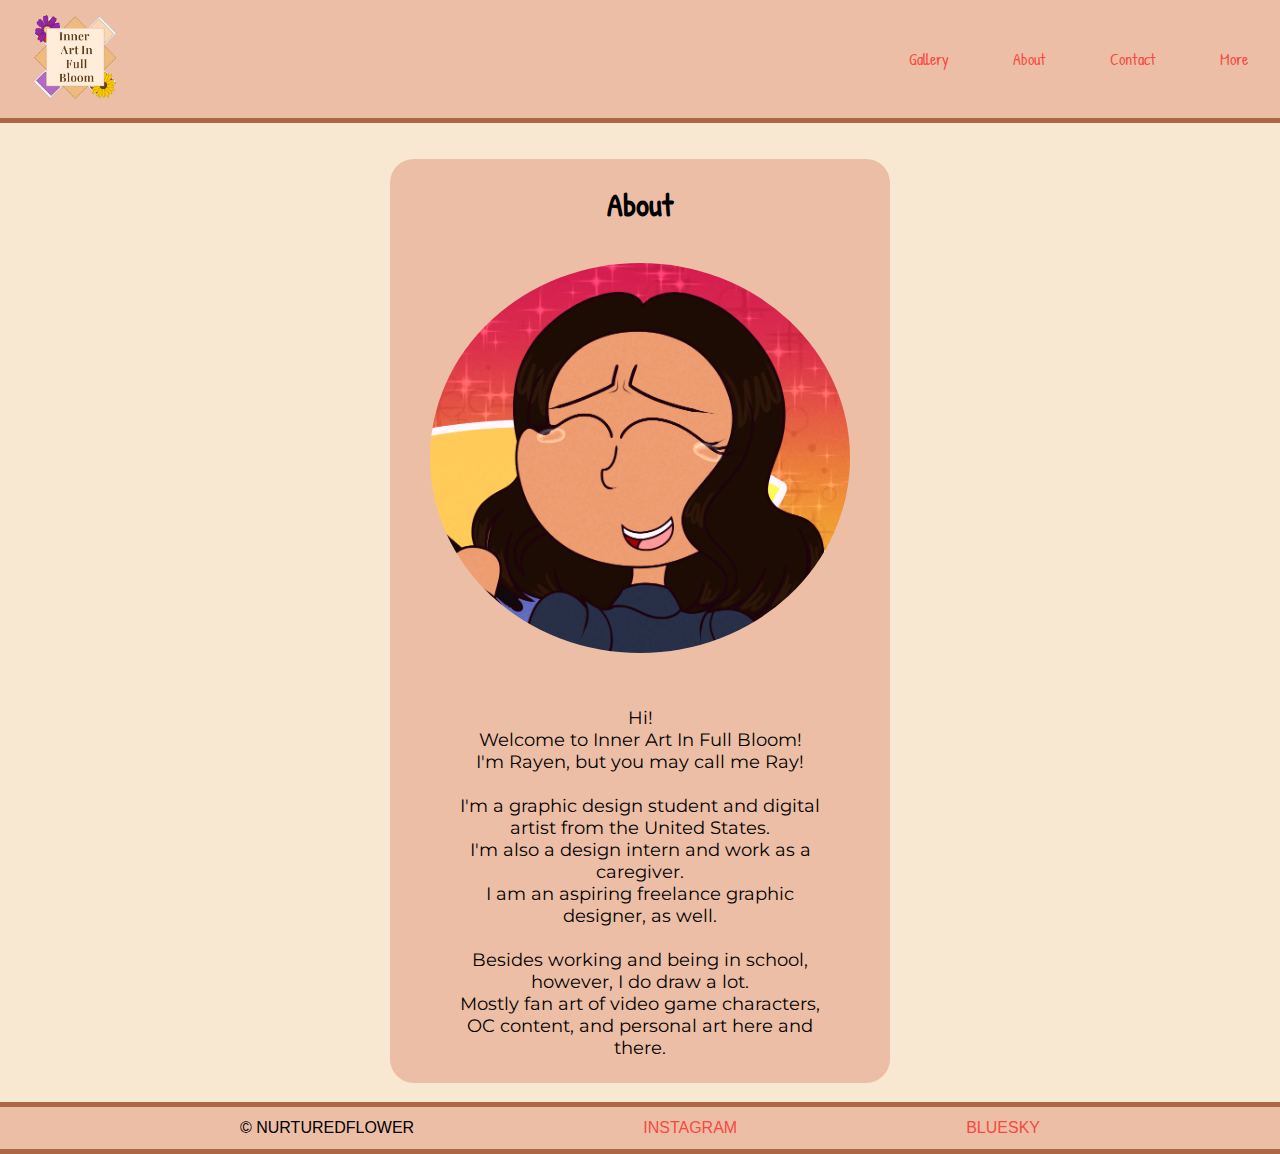
==== work-site/work-portfolio-site/about.html @ c8ca141c "innerartinfullbloom-five" ====
<!DOCTYPE html>
<html lang="en">
    <head>
        <meta charset="UTF-8">
        <meta name="viewport" content="width=device-width, initial-scale=1.0">
        <title>About | Inner Art In Full Bloom</title>
        <link rel="stylesheet" href="https://cdnjs.cloudflare.com/ajax/libs/font-awesome/6.2.0/css/all.min.css" integrity="sha512-xh6O/CkQoPOWDdYTDqeRdPCVd1SpvCA9XXcUnZS2FmJNp1coAFzvtCN9BmamE+4aHK8yyUHUSCcJHgXloTyT2A==" crossorigin="anonymous" referrerpolicy="no-referrer" />
        <link href="css/style.css" rel="stylesheet">
    </head>
    <body>
        <div id="navbar">
            <a href="index.html" id="logo">
                <img
                    src="images/Inner Art In Full Bloom Logo (Final).png"
                    alt="inner art in full bloom logo"
                >
            </a>
            <div class="dropdown-container">
                <a href="#">Gallery</a>
            </div>
            <div class="dropdown-container">
                <a href="#">About <i class="fa-solid fa-chevron-down"></i></a>
                <div class="dropdown-menu">
                    <a href="about.html">About</a>
                    <a href="#">Tools & Programs Used</a>
                </div>
            </div>
            <a href="#">Contact</a>
            <div class="dropdown-container">
                <a href="#">More <i class="fa-solid fa-chevron-down"></i></a>
                <div class="dropdown-menu">
                    <a href="#">Projects</a>
                    <a href="#">Freelance Work</a>
                </div>
            </div>
        </div>
        <div class="center-column">
            <h1>About</h1>
            <img
                src="images/Iconnnn.png"
                alt="rayen icon"
            >
            <p>
                Hi!
                <br>
                Welcome to Inner Art In Full Bloom!
                <br>
                I'm Rayen, but you may call me Ray!
                <br><br>
                I'm a graphic design student and
                digital artist from the United States.
                <br>
                I'm also a design intern and work as
                a caregiver.
                <br>
                I am an aspiring freelance graphic
                designer, as well.
                <br><br>
                Besides working and being in school,
                however, I do draw a lot.
                <br>
                Mostly fan art of video game characters,
                OC content, and personal art here and
                there.
            </p>
        </div>
        <div class="spacer"></div>
        <div id="footer">
            <div id="footer-navbar">
                <span>&copy; NURTUREDFLOWER</span>
                <a href="https://www.instagram.com/innerartinfullbloom/">
                    INSTAGRAM
                </a>
                <a href="https://bsky.app/profile/artinfullbloom.bsky.social">
                    BLUESKY
                </a>
            </div>
        </div>
    </body>
</html>
---- work-site/work-portfolio-site/css/style.css ----
@import url('https://fonts.googleapis.com/css2?family=Bodoni+Moda+SC:ital,opsz,wght@0,6..96,400..900;1,6..96,400..900&family=Cormorant+Garamond&family=Crimson+Text&family=Englebert&family=Karma&family=Lobster&family=Lugrasimo&family=Mate&family=Montserrat:ital,wght@0,100..900;1,100..900&family=Patrick+Hand&family=Patrick+Hand+SC&family=Sofia&display=swap');

* {
    box-sizing: border-box;
}

body {
    margin: 0px;
    font-family: sans-serif;
}

body {
    background-color: #f8e7d1;
}

#navbar {
    font-family: "Patrick Hand", serif;
    font-weight: 400;
    font-style: normal;
    background-color: #EDBEA6;
    display: flex;
    align-items: center;
    border-bottom: 5px solid #ac6846;
}

#navbar a {
    display: inline-block;
    text-decoration: none;
    color: #F84941;
    padding: 48px 32px;
}

#navbar #logo {
    margin-right: auto;
    padding-top: 13px;
    padding-bottom: 12px;
}

#navbar #logo img {
    width: 86px;
}

#navbar a:hover {
    background-color: #f8e7d1;
    margin: 0px;
}

.dropdown-container {
    position: relative;
}

.dropdown-menu {
    position: absolute;
    opacity: 0;
    visibility: hidden;
    transition: 
        opacity 0.25s,
        visibility 0.25s;
}

.dropdown-container:last-child .dropdown-menu {
    right: 0px;
}

.dropdown-container:hover .dropdown-menu {
    opacity: 1;
    visibility: visible;
}

.dropdown-menu a {
    background-color: #f8e7d1;
    width: 100%;
    min-width: 200px;
}

#navbar .dropdown-menu a:hover {
    background: #f8d6c5;
}

#hero {
    background-image: url("../images/center_hero.png");
    height: 40vh;
    background-size: cover;
    background-position: center center;
    display: flex;
    justify-content: center;
    align-items: center;
    border-bottom: 5px solid #ac6846;
}

#hero .hero-content {
    text-align: center;
    color: white;
    font-family: "Patrick Hand", serif;
    font-weight: 400;
    font-style: normal;
}

#hero a {
    display: inline-block;
    background-color: #F84941;
    color: #f8e7d1;
    text-decoration: none;
    padding: 22px;
    margin: 5vh 2vw 10vh;
    border-radius: 10px;
}

#hero a:hover {
    background-color: #ac352e;
}

.single-column {
    min-width: 600px;
    max-width: 1200px;
    margin: 0px auto;
}

#main-section {
    background-color: #EDBEA6;
    padding: 48px;
    margin-top: 12px;
    margin-bottom: 12px;
    border-top: 5px solid #ac6846;
    border-bottom: 5px solid #ac6846;
}

.side-by-side {
    display: flex;
    align-items: center;
    margin: 48px 0px;
}

.side-by-side .image-container {
    flex: 1;
}

.side-by-side .text-container {
    flex: 1;
    padding: 36px;
    font-family: "Patrick Hand", serif;
    font-weight: 400;
    font-style: normal;
}

.side-by-side .image-container img {
    width: 100%;
    border-radius: 24px;
}

.side-by-side .text-container h2 {
    font-size: 28px;
}

.side-by-side .text-container p {
    font-size: 16px;
    font-family: "Montserrat", sans-serif;
    font-optical-sizing: auto;
    font-weight: normal;
    font-style: normal;
}

.side-by-side .text-container a {
    font-size: 18px;
    font-weight: bold;
    text-decoration: none;
    display: inline-block;
    background-color: #F84941;
    color: #f8e7d1;
    padding: 18px 16px;
    border-radius: 10px;
}

.side-by-side .text-container a:hover {
    background-color: #ac352e;
}

.center-column {
    background-color: #EDBEA6;
    width: 500px;
    margin: 0px auto;
    padding: 0px 24px;
    border-radius: 24px;
}

.center-column h1 {
    font-family: "Patrick Hand", serif;
    font-weight: bold;
    font-style: normal;
    text-align: center;
    padding-top: 24px;
    margin-top: 36px;
}

.center-column img {
    width: 100%;
    height: 100%;
    border-radius: 100%;
    padding: 16px;
}

.center-column p {
    font-family: "Montserrat", sans-serif;
    font-optical-sizing: auto;
    font-weight: normal;
    font-style: normal;
    font-size: 18px;
    text-align: center;
    margin: 10px;
    padding: 24px;
}

#layout {
    max-width: 800px;
    margin: 48px auto;
    text-align: center;
}

#layout h1 {
    font-family: "Patrick Hand", serif;
    font-weight: bold;
    font-style: normal;
    font-size: 38px;
}

#layout h3 {
    font-family: "Patrick Hand", serif;
    font-weight: bolder;
    font-style: normal;
    font-size: 24px;
}

#layout p {
    font-family: "Montserrat", sans-serif;
    font-optical-sizing: auto;
    font-weight: normal;
    font-style: normal;
}

.gallery {
    columns: 3 auto;
    column-gap: 24px;
}

.gallery img {
    width: 100%;
    margin-bottom: 24px;
}

.spacer {
    height: 1vh;
}

#footer {
    background-color: #EDBEA6;
    padding: 12px;
    border-top: 5px solid #ac6846;
    border-bottom: 5px solid #ac6846;
}

#footer a {
    text-decoration: none;
    color: #F84941;
}

#footer-navbar {
    width: 800px;
    margin: 0px auto;
    display: flex;
    justify-content: space-between;
}
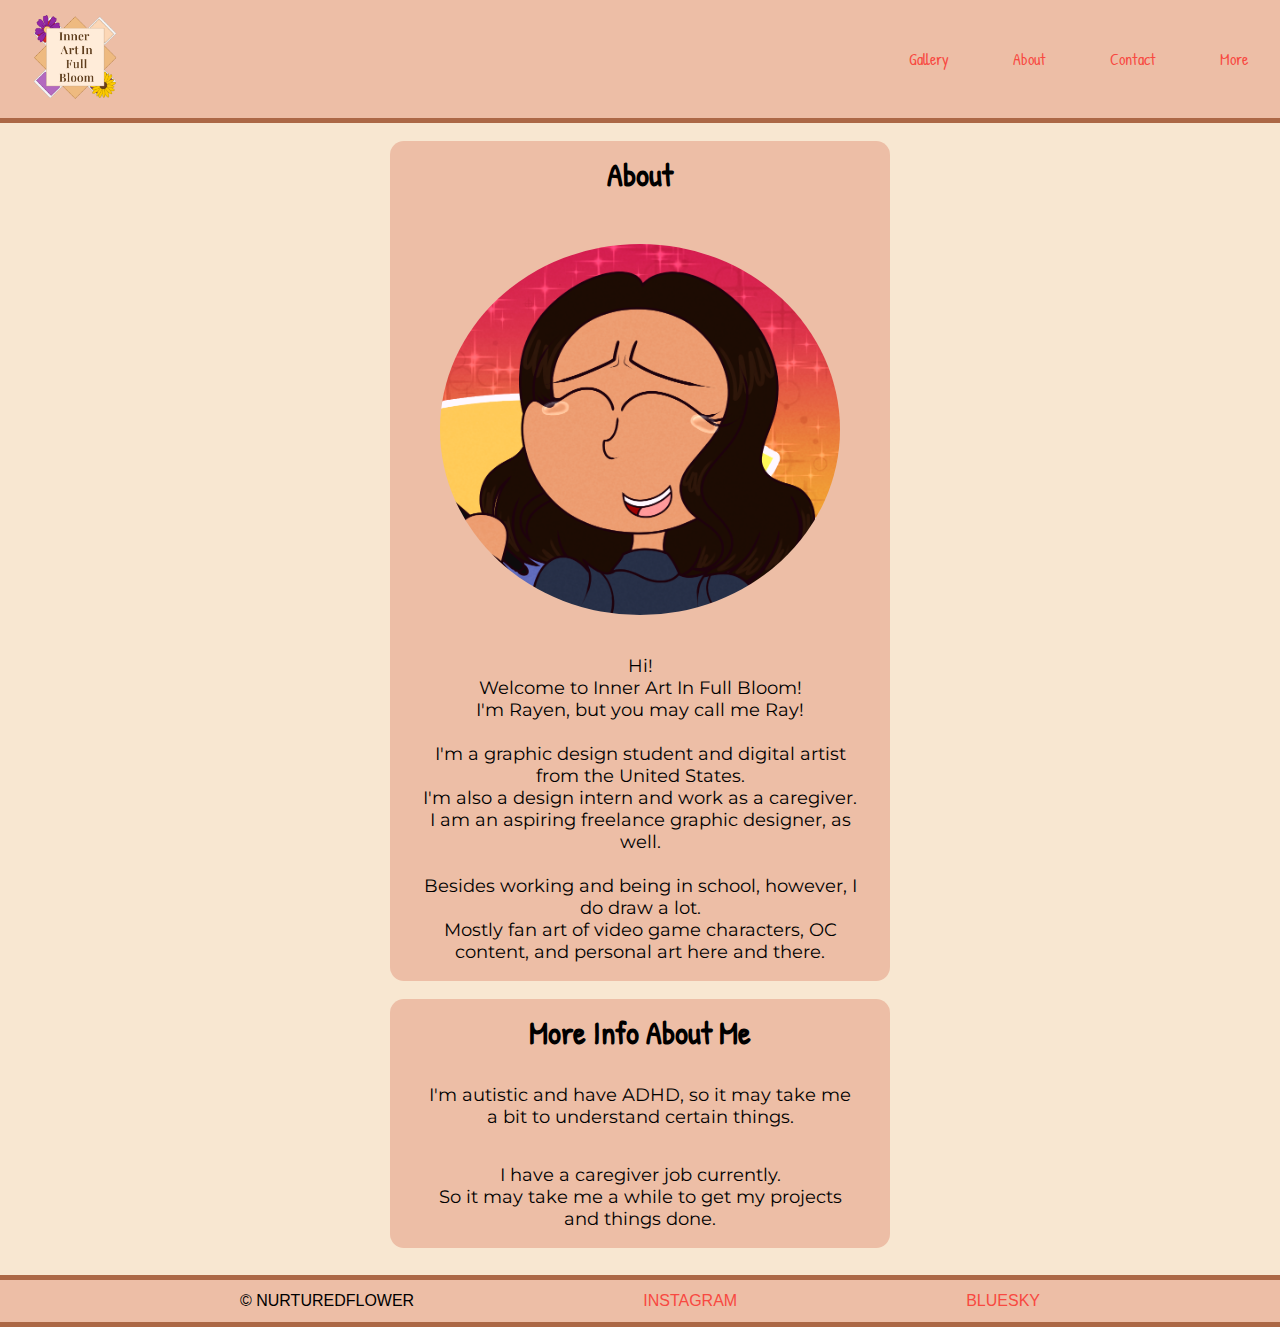
==== commit f66a5c18: "innerartinfullbloom-nine" ====
--- a/work-site/work-portfolio-site/about.html
+++ b/work-site/work-portfolio-site/about.html
@@ -16,13 +16,15 @@
                 >
             </a>
             <div class="dropdown-container">
-                <a href="#">Gallery</a>
+                <a href="gallery.html">Gallery</a>
             </div>
             <div class="dropdown-container">
                 <a href="#">About <i class="fa-solid fa-chevron-down"></i></a>
                 <div class="dropdown-menu">
                     <a href="about.html">About</a>
-                    <a href="#">Tools & Programs Used</a>
+                    <a href="tools-programs-used.html">
+                        Tools & Programs Used
+                    </a>
                 </div>
             </div>
             <a href="#">Contact</a>
@@ -64,6 +66,22 @@
                 there.
             </p>
         </div>
+        <div class="center-column">
+            <div id="more-info-box">
+                <h1>More Info About Me</h1>
+                <p>
+                    I'm autistic and have ADHD, so
+                    it may take me a bit to understand
+                    certain things.
+                </p>
+                <p>
+                    I have a caregiver job currently.
+                    <br>
+                    So it may take me a while to get
+                    my projects and things done.
+                </p>
+            </div>
+        </div>
         <div class="spacer"></div>
         <div id="footer">
             <div id="footer-navbar">
--- a/work-site/work-portfolio-site/css/style.css
+++ b/work-site/work-portfolio-site/css/style.css
@@ -103,7 +103,7 @@
     text-decoration: none;
     padding: 22px;
     margin: 5vh 2vw 10vh;
-    border-radius: 10px;
+    border-radius: 18px;
 }
 
 #hero a:hover {
@@ -145,7 +145,7 @@
 
 .side-by-side .image-container img {
     width: 100%;
-    border-radius: 24px;
+    border-radius: 18px;
 }
 
 .side-by-side .text-container h2 {
@@ -168,7 +168,7 @@
     background-color: #F84941;
     color: #f8e7d1;
     padding: 18px 16px;
-    border-radius: 10px;
+    border-radius: 18px;
 }
 
 .side-by-side .text-container a:hover {
@@ -179,8 +179,8 @@
     background-color: #EDBEA6;
     width: 500px;
     margin: 0px auto;
-    padding: 0px 24px;
-    border-radius: 24px;
+    padding: 0px 32px;
+    border-radius: 14px;
 }
 
 .center-column h1 {
@@ -188,15 +188,17 @@
     font-weight: bold;
     font-style: normal;
     text-align: center;
-    padding-top: 24px;
-    margin-top: 36px;
+    padding-top: 12px;
+    padding-bottom: 12px;
+    margin-top: 18px;
+    margin-bottom: 18px;
 }
 
 .center-column img {
     width: 100%;
     height: 100%;
     border-radius: 100%;
-    padding: 16px;
+    padding: 18px;
 }
 
 .center-column p {
@@ -206,8 +208,8 @@
     font-style: normal;
     font-size: 18px;
     text-align: center;
-    margin: 10px;
-    padding: 24px;
+    margin-bottom: 18px;
+    padding-bottom: 18px;
 }
 
 #layout {
@@ -247,6 +249,80 @@
     margin-bottom: 24px;
 }
 
+.web-dev-gallery {
+    display: grid;
+    grid-template-columns: 1fr 1fr 1fr;
+    gap: 24px;
+    padding: 24px;
+}
+
+.web-dev-gallery .button {
+    display: flex;
+    justify-content: center;
+    gap: 25px;
+    padding-top: 24px;
+}
+
+.web-dev-gallery a {
+    text-decoration: none;
+    display: inline-block;
+    color: #f8e7d1;
+    background-color: #F84941;
+    padding: 18px;
+    border-radius: 10px;
+}
+
+.web-dev-gallery a:hover {
+    background-color: #ac352e;
+}
+
+.web-dev-gallery img {
+    width: 100%;
+}
+
+#card-section {
+    background-color: #EDBEA6;
+    color: white;
+    padding: 24px;
+    border-top: 5px solid #ac6846;
+    border-bottom: 5px solid #ac6846;
+}
+
+.card-container {
+    display: flex;
+    justify-content: space-between;
+}
+
+.card {
+    flex: 1;
+    border: 5px solid #ac6846;
+    padding: 32px;
+    text-align: center;
+    margin: 24px;
+}
+
+.card h3 {
+    font-family: "Patrick Hand", serif;
+    font-weight: bolder;
+    font-style: normal;
+    font-size: 24px;
+    margin: 0px;
+}
+
+.card p {
+    font-family: "Montserrat", sans-serif;
+    font-optical-sizing: auto;
+    font-weight: normal;
+    font-size: 16px;
+    margin: 24px 0px 0px;
+}
+
+.card img {
+    width: 100%;
+    padding: 18px;
+    border-radius: 32px;
+}
+
 .spacer {
     height: 1vh;
 }
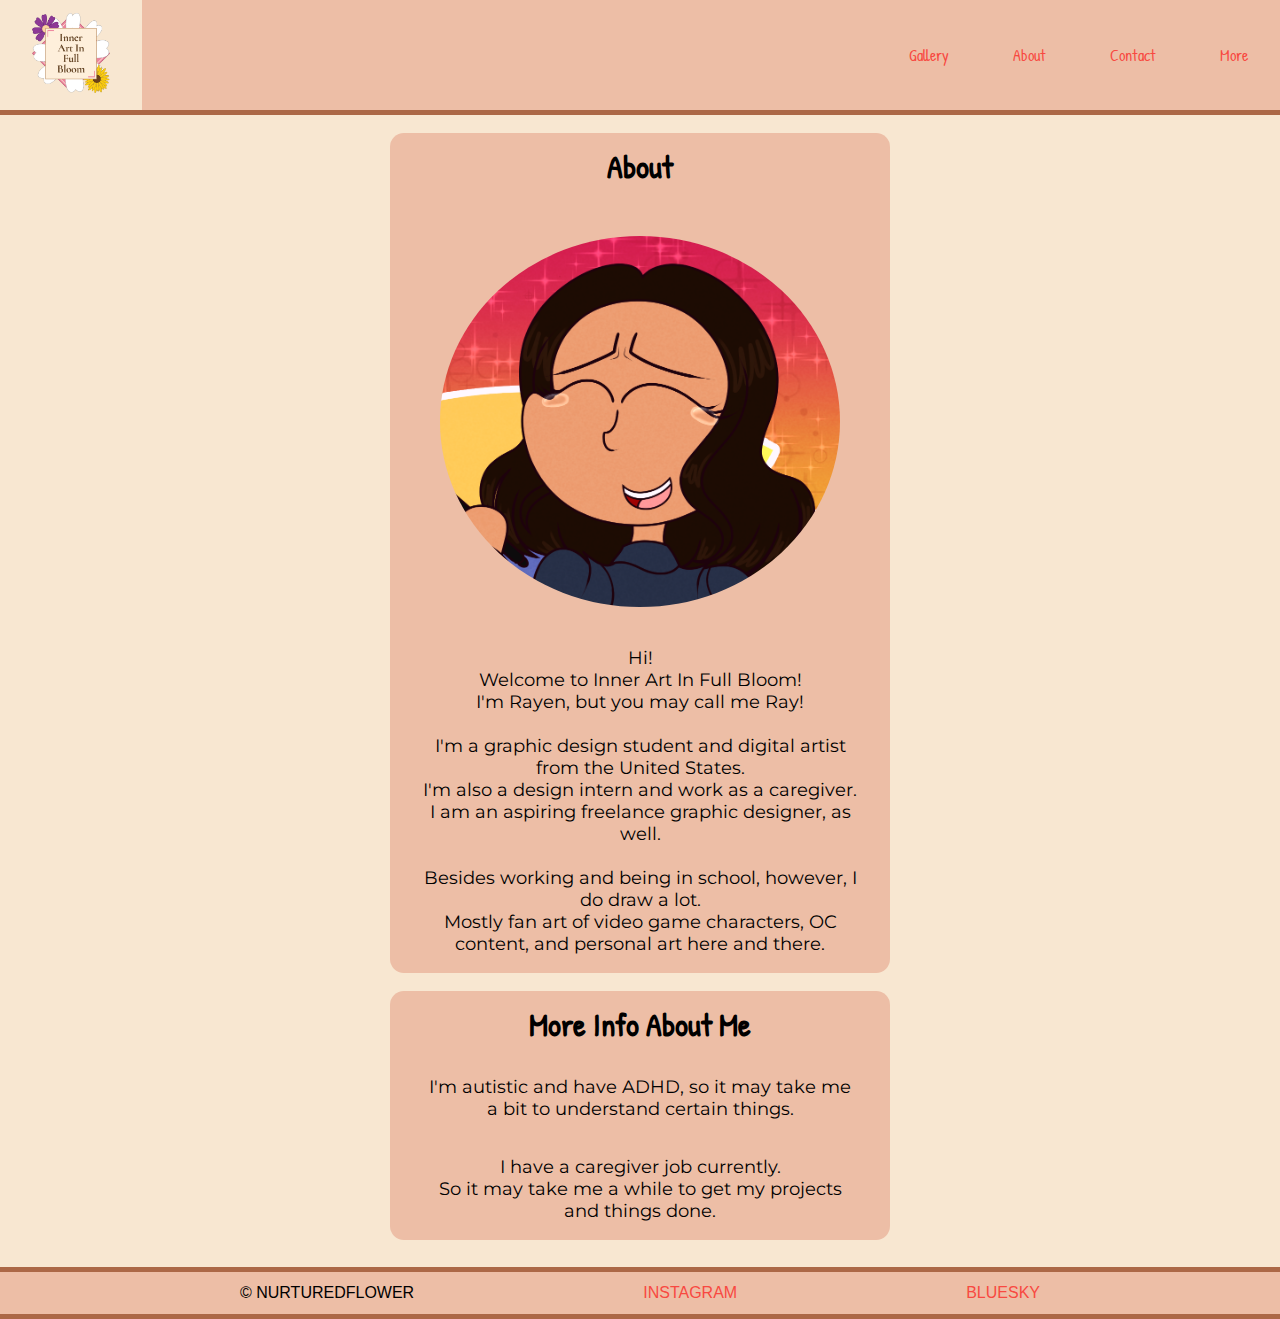
==== commit 95af3b34: "innerartinfullbloom-fifteen" ====
--- a/work-site/work-portfolio-site/about.html
+++ b/work-site/work-portfolio-site/about.html
@@ -11,7 +11,7 @@
         <div id="navbar">
             <a href="index.html" id="logo">
                 <img
-                    src="images/Inner Art In Full Bloom Logo (Final).png"
+                    src="images/PersonalBrandLogo_IWeilenmann.png"
                     alt="inner art in full bloom logo"
                 >
             </a>
@@ -27,7 +27,7 @@
                     </a>
                 </div>
             </div>
-            <a href="#">Contact</a>
+            <a href="contact.html">Contact</a>
             <div class="dropdown-container">
                 <a href="#">More <i class="fa-solid fa-chevron-down"></i></a>
                 <div class="dropdown-menu">
--- a/work-site/work-portfolio-site/css/style.css
+++ b/work-site/work-portfolio-site/css/style.css
@@ -15,8 +15,9 @@
 
 #navbar {
     font-family: "Patrick Hand", serif;
-    font-weight: 400;
-    font-style: normal;
+    font-weight: normal;
+    font-style: normal;
+    font-size: 16px;
     background-color: #EDBEA6;
     display: flex;
     align-items: center;
@@ -27,7 +28,7 @@
     display: inline-block;
     text-decoration: none;
     color: #F84941;
-    padding: 48px 32px;
+    padding: 43px 32px;
 }
 
 #navbar #logo {
@@ -37,7 +38,7 @@
 }
 
 #navbar #logo img {
-    width: 86px;
+    width: 78px;
 }
 
 #navbar a:hover {
@@ -92,7 +93,7 @@
     text-align: center;
     color: white;
     font-family: "Patrick Hand", serif;
-    font-weight: 400;
+    font-weight: bold;
     font-style: normal;
 }
 
@@ -213,7 +214,7 @@
 }
 
 #layout {
-    max-width: 800px;
+    max-width: 650px;
     margin: 48px auto;
     text-align: center;
 }
@@ -264,6 +265,9 @@
 }
 
 .web-dev-gallery a {
+    font-family: "Patrick Hand", serif;
+    font-weight: bold;
+    font-style: normal;
     text-decoration: none;
     display: inline-block;
     color: #f8e7d1;
@@ -323,6 +327,47 @@
     border-radius: 32px;
 }
 
+form {
+    background-color: #EDBEA6;
+    padding: 36px;
+    border: 2px solid #ac6846;
+    border-radius: 10px;
+}
+
+form div label {
+    display: block;
+    margin-bottom: 8px;
+    font-weight: bold;
+}
+
+input,
+select,
+textarea {
+    padding: 12px;
+    width: 100%;
+    box-sizing: border-box;
+    border: 1px solid #ac6846;
+    margin-bottom: 16px;
+}
+
+textarea {
+    font-family: sans-serif;
+}
+
+input[type=submit] {
+    width: auto;
+    background-color: #F84941;
+    color: white;
+    border: 0;
+    border-radius: 10px;
+    min-width: 75px;
+}
+
+input:not(:focus):not(:placeholder-shown):invalid {
+    background-color: lightcoral;
+    border: 2px solid red;
+}
+
 .spacer {
     height: 1vh;
 }
@@ -344,4 +389,42 @@
     margin: 0px auto;
     display: flex;
     justify-content: space-between;
+}
+
+/* Tablet Breakpoint */
+@media screen and (max-width: 768px) and (min-width: 481px) {
+    #navbar {
+        flex-direction: column;
+        align-items: center;
+    }
+
+    #navbar #logo {
+        margin-right: 0px;
+    }
+
+    #navbar a {
+        width: 100%;
+        text-align: center;
+    }
+
+    #navbar .dropdown-menu a:hover {
+        width: 100%;
+        text-align: center;
+    }
+
+    #hero {
+        flex-direction: column;
+    }
+
+    #hero .hero-content {
+        position: relative;
+    }
+
+    #hero .hero-content h2 {
+        font-size: 34px;
+    }
+
+    #hero .hero-content h4 {
+        font-size: 20px;
+    }
 }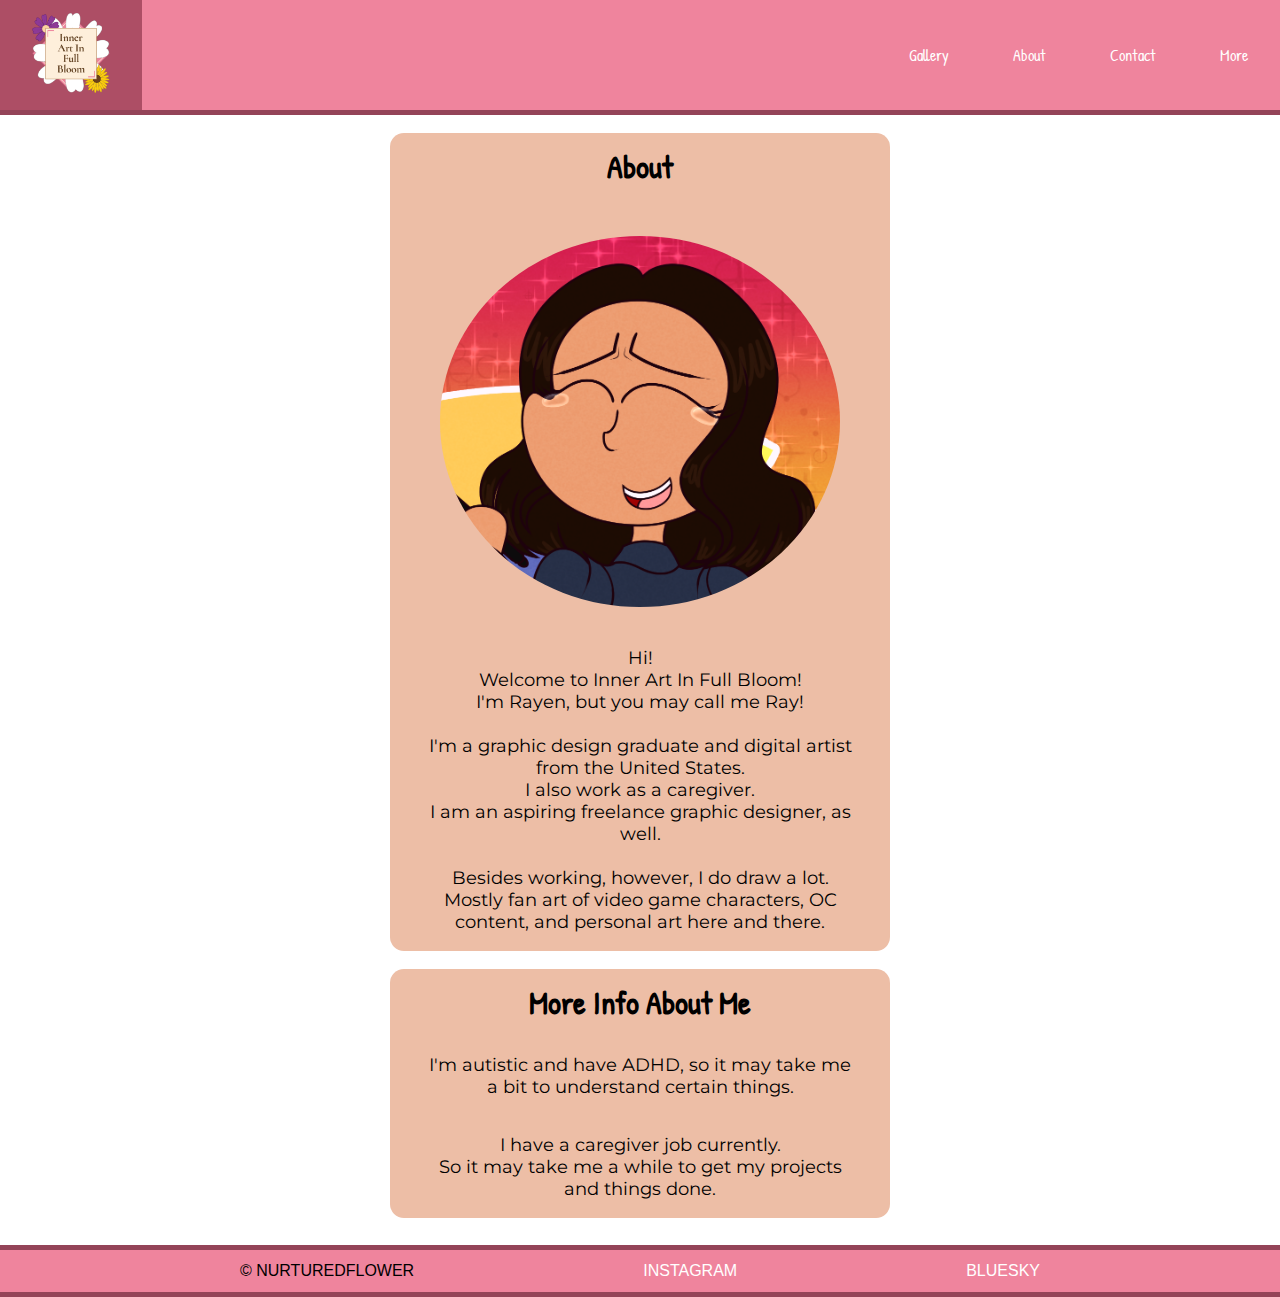
==== commit 91bf0129: "innerartinfullbloom-twenty" ====
--- a/work-site/work-portfolio-site/about.html
+++ b/work-site/work-portfolio-site/about.html
@@ -49,17 +49,15 @@
                 <br>
                 I'm Rayen, but you may call me Ray!
                 <br><br>
-                I'm a graphic design student and
+                I'm a graphic design graduate and
                 digital artist from the United States.
                 <br>
-                I'm also a design intern and work as
-                a caregiver.
+                I also work as a caregiver.
                 <br>
                 I am an aspiring freelance graphic
                 designer, as well.
                 <br><br>
-                Besides working and being in school,
-                however, I do draw a lot.
+                Besides working, however, I do draw a lot.
                 <br>
                 Mostly fan art of video game characters,
                 OC content, and personal art here and
--- a/work-site/work-portfolio-site/css/style.css
+++ b/work-site/work-portfolio-site/css/style.css
@@ -10,7 +10,7 @@
 }
 
 body {
-    background-color: #f8e7d1;
+    background-color: #FFFFFF;
 }
 
 #navbar {
@@ -18,17 +18,17 @@
     font-weight: normal;
     font-style: normal;
     font-size: 16px;
-    background-color: #EDBEA6;
+    background-color: #ef849d;
     display: flex;
     align-items: center;
-    border-bottom: 5px solid #ac6846;
+    border-bottom: 5px solid #944458;
 }
 
 #navbar a {
     display: inline-block;
     text-decoration: none;
-    color: #F84941;
-    padding: 43px 32px;
+    color: #FFFFFF;
+    padding: 44px 32px;
 }
 
 #navbar #logo {
@@ -42,7 +42,7 @@
 }
 
 #navbar a:hover {
-    background-color: #f8e7d1;
+    background-color: #ad4e65;
     margin: 0px;
 }
 
@@ -69,13 +69,13 @@
 }
 
 .dropdown-menu a {
-    background-color: #f8e7d1;
+    background-color: #ef849d;
     width: 100%;
     min-width: 200px;
 }
 
 #navbar .dropdown-menu a:hover {
-    background: #f8d6c5;
+    background: #ad4e65;
 }
 
 #hero {
@@ -86,7 +86,7 @@
     display: flex;
     justify-content: center;
     align-items: center;
-    border-bottom: 5px solid #ac6846;
+    border-bottom: 5px solid #944458;
 }
 
 #hero .hero-content {
@@ -99,8 +99,8 @@
 
 #hero a {
     display: inline-block;
-    background-color: #F84941;
-    color: #f8e7d1;
+    background-color: #ef849d;
+    color: #FFFFFF;
     text-decoration: none;
     padding: 22px;
     margin: 5vh 2vw 10vh;
@@ -108,7 +108,7 @@
 }
 
 #hero a:hover {
-    background-color: #ac352e;
+    background-color: #ad4e65;
 }
 
 .single-column {
@@ -118,12 +118,12 @@
 }
 
 #main-section {
-    background-color: #EDBEA6;
+    background-color: #fef2dd;
     padding: 48px;
     margin-top: 12px;
     margin-bottom: 12px;
-    border-top: 5px solid #ac6846;
-    border-bottom: 5px solid #ac6846;
+    border-top: 5px solid #944458;
+    border-bottom: 5px solid #944458;
 }
 
 .side-by-side {
@@ -166,14 +166,14 @@
     font-weight: bold;
     text-decoration: none;
     display: inline-block;
-    background-color: #F84941;
-    color: #f8e7d1;
+    background-color: #ef849d;
+    color: #ffffff;
     padding: 18px 16px;
     border-radius: 18px;
 }
 
 .side-by-side .text-container a:hover {
-    background-color: #ac352e;
+    background-color: #ad4e65;
 }
 
 .center-column {
@@ -368,20 +368,42 @@
     border: 2px solid red;
 }
 
+footer #social-media .button {
+    font-family: "Patrick Hand", serif;
+    font-weight: bold;
+    font-style: normal;
+    text-decoration: none;
+    display: inline-block;
+    color: #f8e7d1;
+    background-color: #F84941;
+    padding: 18px;
+    margin: 18px;
+    border-radius: 10px;
+}
+
+footer #social-media .button a {
+    text-decoration: none;
+    color: #f8e7d1;
+}
+
+#footer #social-media .button a:hover {
+    background-color: #ac352e;
+}
+
 .spacer {
     height: 1vh;
 }
 
 #footer {
-    background-color: #EDBEA6;
+    background-color: #ef849d;
     padding: 12px;
-    border-top: 5px solid #ac6846;
-    border-bottom: 5px solid #ac6846;
+    border-top: 5px solid #944458;
+    border-bottom: 5px solid #944458;
 }
 
 #footer a {
     text-decoration: none;
-    color: #F84941;
+    color: #ffffff;
 }
 
 #footer-navbar {
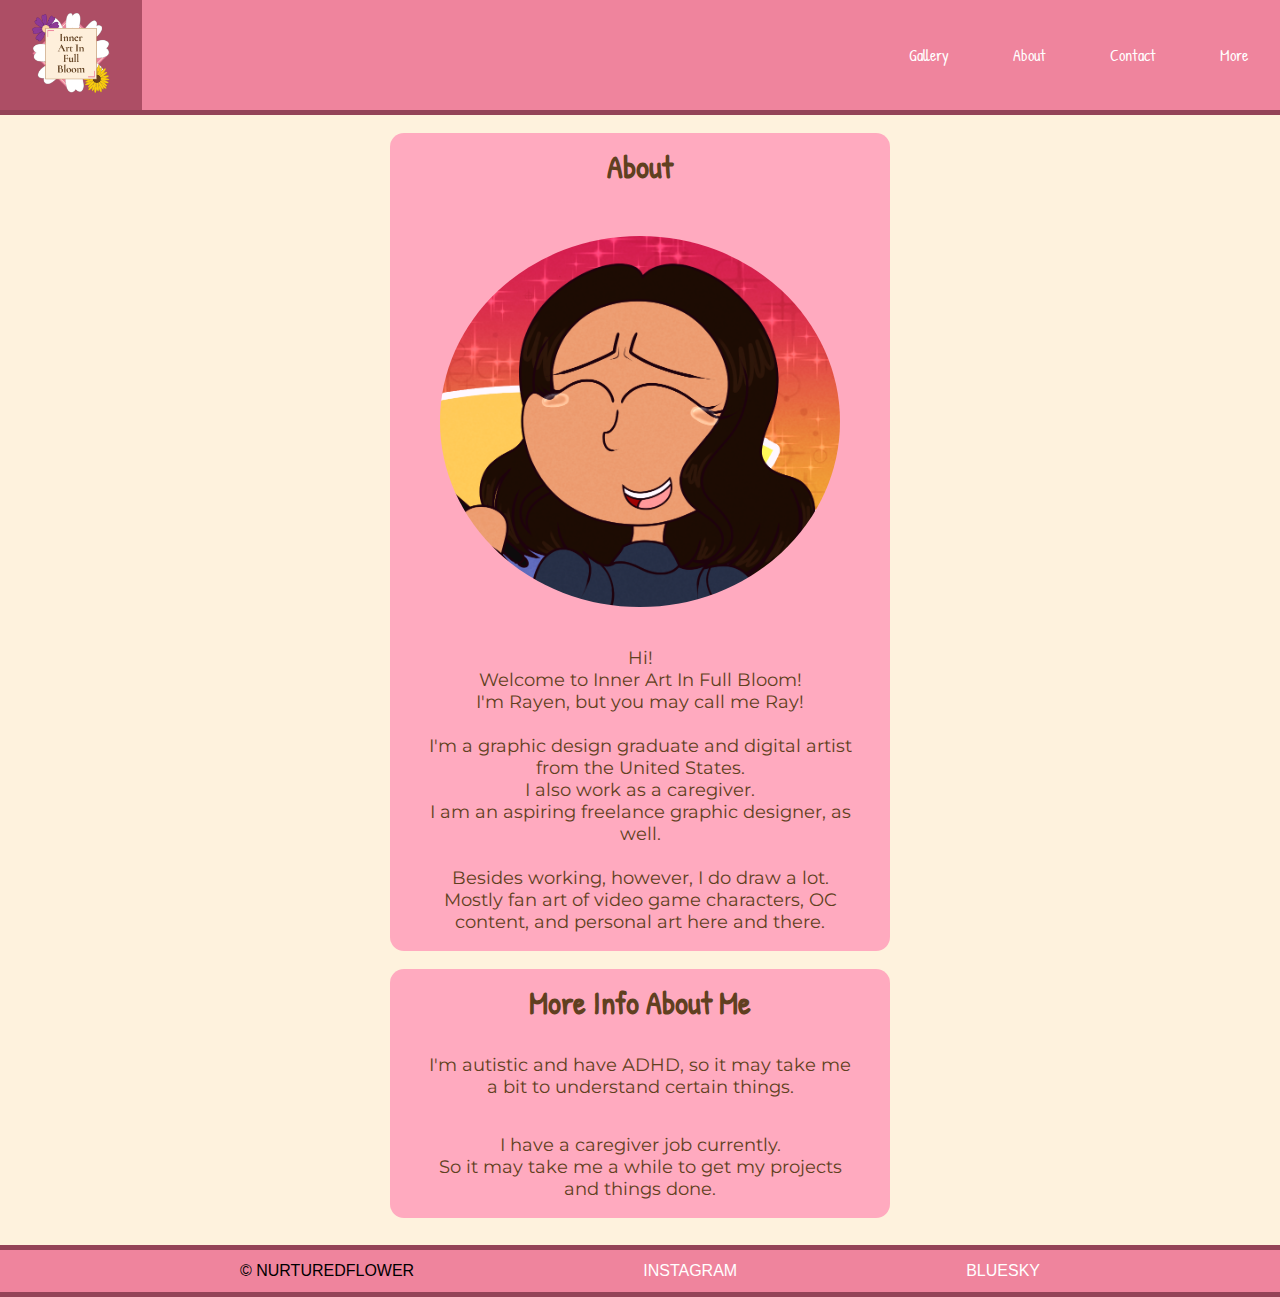
==== commit 0becd8e4: "innerartinfullbloom-twenty-three" ====
--- a/work-site/work-portfolio-site/about.html
+++ b/work-site/work-portfolio-site/about.html
@@ -31,8 +31,8 @@
             <div class="dropdown-container">
                 <a href="#">More <i class="fa-solid fa-chevron-down"></i></a>
                 <div class="dropdown-menu">
+                    <a href="#">Commissions</a>
                     <a href="#">Projects</a>
-                    <a href="#">Freelance Work</a>
                 </div>
             </div>
         </div>
--- a/work-site/work-portfolio-site/css/style.css
+++ b/work-site/work-portfolio-site/css/style.css
@@ -10,7 +10,7 @@
 }
 
 body {
-    background-color: #FFFFFF;
+    background-color: #FEF2DD;
 }
 
 #navbar {
@@ -118,10 +118,10 @@
 }
 
 #main-section {
-    background-color: #fef2dd;
+    background-color: #ffd3de;
     padding: 48px;
-    margin-top: 12px;
-    margin-bottom: 12px;
+    margin-top: 8px;
+    margin-bottom: 0px;
     border-top: 5px solid #944458;
     border-bottom: 5px solid #944458;
 }
@@ -142,6 +142,7 @@
     font-family: "Patrick Hand", serif;
     font-weight: 400;
     font-style: normal;
+    color: #604020;
 }
 
 .side-by-side .image-container img {
@@ -177,7 +178,7 @@
 }
 
 .center-column {
-    background-color: #EDBEA6;
+    background-color: #ffaabf;
     width: 500px;
     margin: 0px auto;
     padding: 0px 32px;
@@ -188,6 +189,7 @@
     font-family: "Patrick Hand", serif;
     font-weight: bold;
     font-style: normal;
+    color: #604020;
     text-align: center;
     padding-top: 12px;
     padding-bottom: 12px;
@@ -208,6 +210,7 @@
     font-weight: normal;
     font-style: normal;
     font-size: 18px;
+    color: #604020;
     text-align: center;
     margin-bottom: 18px;
     padding-bottom: 18px;
@@ -224,6 +227,7 @@
     font-weight: bold;
     font-style: normal;
     font-size: 38px;
+    color: #604020;
 }
 
 #layout h3 {
@@ -231,6 +235,7 @@
     font-weight: bolder;
     font-style: normal;
     font-size: 24px;
+    color: #604020;
 }
 
 #layout p {
@@ -238,6 +243,40 @@
     font-optical-sizing: auto;
     font-weight: normal;
     font-style: normal;
+    color: #604020;
+}
+
+#email-button {
+    text-align: center;
+    padding-bottom: 25px;
+}
+
+.email-button {
+    display: inline-block;
+    padding: 10px 20px;
+    background-color: #ef849d;
+    color: #ffffff;
+    text-decoration: none;
+    border-radius: 5px;
+    font-weight: bold;
+}
+
+.email-button:hover {
+    background-color: #ad4e65;
+}
+
+.basic-grid-gallery {
+    display: grid;
+    grid-template-columns: 1fr 1fr;
+    padding: 32px;
+    gap: 24px;
+    margin: 45px;
+    border: 10px solid #d07f93;
+    background-color: #ffd3de;
+}
+
+.basic-grid-gallery img {
+    width: 100%;
 }
 
 .gallery {
@@ -270,14 +309,14 @@
     font-style: normal;
     text-decoration: none;
     display: inline-block;
-    color: #f8e7d1;
-    background-color: #F84941;
+    color: #ffffff;
+    background-color: #ef849d;
     padding: 18px;
     border-radius: 10px;
 }
 
 .web-dev-gallery a:hover {
-    background-color: #ac352e;
+    background-color: #ad4e65;
 }
 
 .web-dev-gallery img {
@@ -285,11 +324,11 @@
 }
 
 #card-section {
-    background-color: #EDBEA6;
+    background-color: #ffd3de;
     color: white;
     padding: 24px;
-    border-top: 5px solid #ac6846;
-    border-bottom: 5px solid #ac6846;
+    border-top: 5px solid #b1576e;
+    border-bottom: 5px solid #b1576e;
 }
 
 .card-container {
@@ -299,7 +338,7 @@
 
 .card {
     flex: 1;
-    border: 5px solid #ac6846;
+    border: 5px solid #b1576e;
     padding: 32px;
     text-align: center;
     margin: 24px;
@@ -310,6 +349,7 @@
     font-weight: bolder;
     font-style: normal;
     font-size: 24px;
+    color: #604020;
     margin: 0px;
 }
 
@@ -318,6 +358,7 @@
     font-optical-sizing: auto;
     font-weight: normal;
     font-size: 16px;
+    color: #604020;
     margin: 24px 0px 0px;
 }
 
@@ -328,9 +369,9 @@
 }
 
 form {
-    background-color: #EDBEA6;
+    background-color: #ffd3de;
     padding: 36px;
-    border: 2px solid #ac6846;
+    border: 2px solid #965a69;
     border-radius: 10px;
 }
 
@@ -356,8 +397,8 @@
 
 input[type=submit] {
     width: auto;
-    background-color: #F84941;
-    color: white;
+    background-color: #ef849d;
+    color: #ffffff;
     border: 0;
     border-radius: 10px;
     min-width: 75px;
@@ -374,8 +415,8 @@
     font-style: normal;
     text-decoration: none;
     display: inline-block;
-    color: #f8e7d1;
-    background-color: #F84941;
+    color: #ffffff;
+    background-color: #ef849d;
     padding: 18px;
     margin: 18px;
     border-radius: 10px;
@@ -383,11 +424,11 @@
 
 footer #social-media .button a {
     text-decoration: none;
-    color: #f8e7d1;
-}
-
-#footer #social-media .button a:hover {
-    background-color: #ac352e;
+    color: #ffffff;
+}
+
+footer #social-media .button:hover {
+    background-color: #ad4e65;
 }
 
 .spacer {
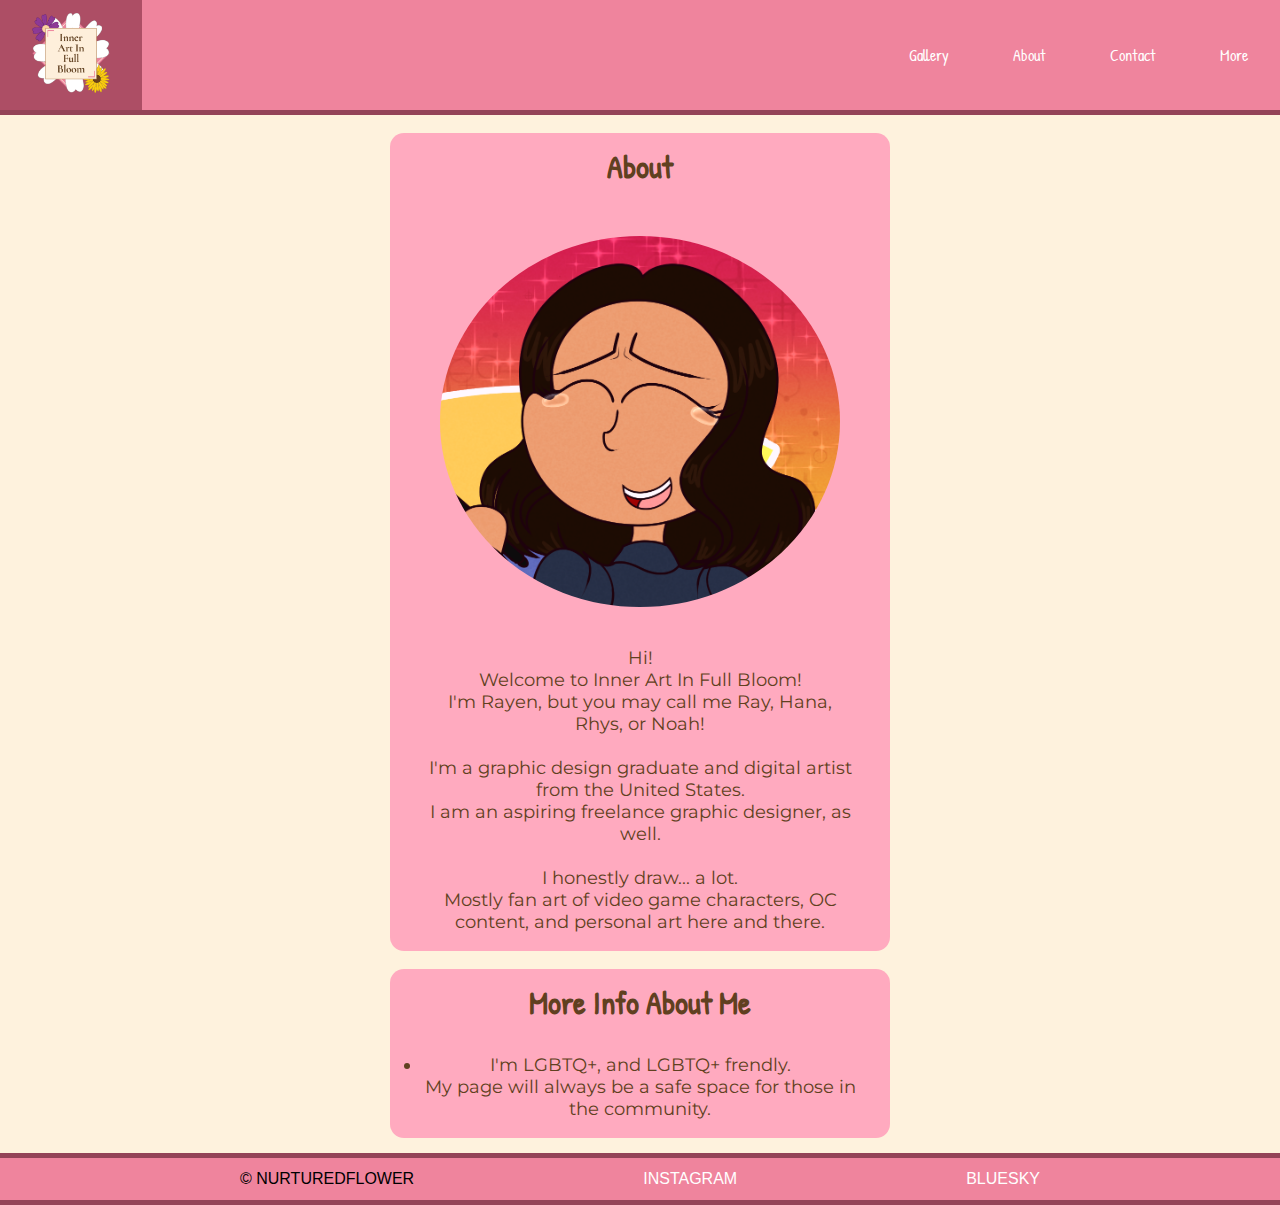
==== commit 3b19cf40: "innerartinfullbloom-thirty" ====
--- a/work-site/work-portfolio-site/about.html
+++ b/work-site/work-portfolio-site/about.html
@@ -31,7 +31,7 @@
             <div class="dropdown-container">
                 <a href="#">More <i class="fa-solid fa-chevron-down"></i></a>
                 <div class="dropdown-menu">
-                    <a href="#">Commissions</a>
+                    <a href="commissions.html">Commissions</a>
                     <a href="#">Projects</a>
                 </div>
             </div>
@@ -47,17 +47,16 @@
                 <br>
                 Welcome to Inner Art In Full Bloom!
                 <br>
-                I'm Rayen, but you may call me Ray!
+                I'm Rayen, but you may call me Ray,
+                Hana, Rhys, or Noah!
                 <br><br>
                 I'm a graphic design graduate and
                 digital artist from the United States.
                 <br>
-                I also work as a caregiver.
-                <br>
                 I am an aspiring freelance graphic
                 designer, as well.
                 <br><br>
-                Besides working, however, I do draw a lot.
+                I honestly draw... a lot.
                 <br>
                 Mostly fan art of video game characters,
                 OC content, and personal art here and
@@ -67,17 +66,12 @@
         <div class="center-column">
             <div id="more-info-box">
                 <h1>More Info About Me</h1>
-                <p>
-                    I'm autistic and have ADHD, so
-                    it may take me a bit to understand
-                    certain things.
-                </p>
-                <p>
-                    I have a caregiver job currently.
+                <li>
+                    I'm LGBTQ+, and LGBTQ+ frendly.
                     <br>
-                    So it may take me a while to get
-                    my projects and things done.
-                </p>
+                    My page will always be a safe space
+                    for those in the community.
+                </li>
             </div>
         </div>
         <div class="spacer"></div>
--- a/work-site/work-portfolio-site/css/style.css
+++ b/work-site/work-portfolio-site/css/style.css
@@ -216,8 +216,20 @@
     padding-bottom: 18px;
 }
 
+.center-column #more-info-box li {
+    font-family: "Montserrat", sans-serif;
+    font-optical-sizing: auto;
+    font-weight: normal;
+    font-style: normal;
+    font-size: 18px;
+    color: #604020;
+    text-align: center;
+    margin-bottom: 6px;
+    padding-bottom: 18px;
+}
+
 #layout {
-    max-width: 650px;
+    max-width: 800px;
     margin: 48px auto;
     text-align: center;
 }
@@ -455,7 +467,7 @@
 }
 
 /* Tablet Breakpoint */
-@media screen and (max-width: 768px) and (min-width: 481px) {
+@media screen and (max-width: 850px) and (min-width: 481px) {
     #navbar {
         flex-direction: column;
         align-items: center;
